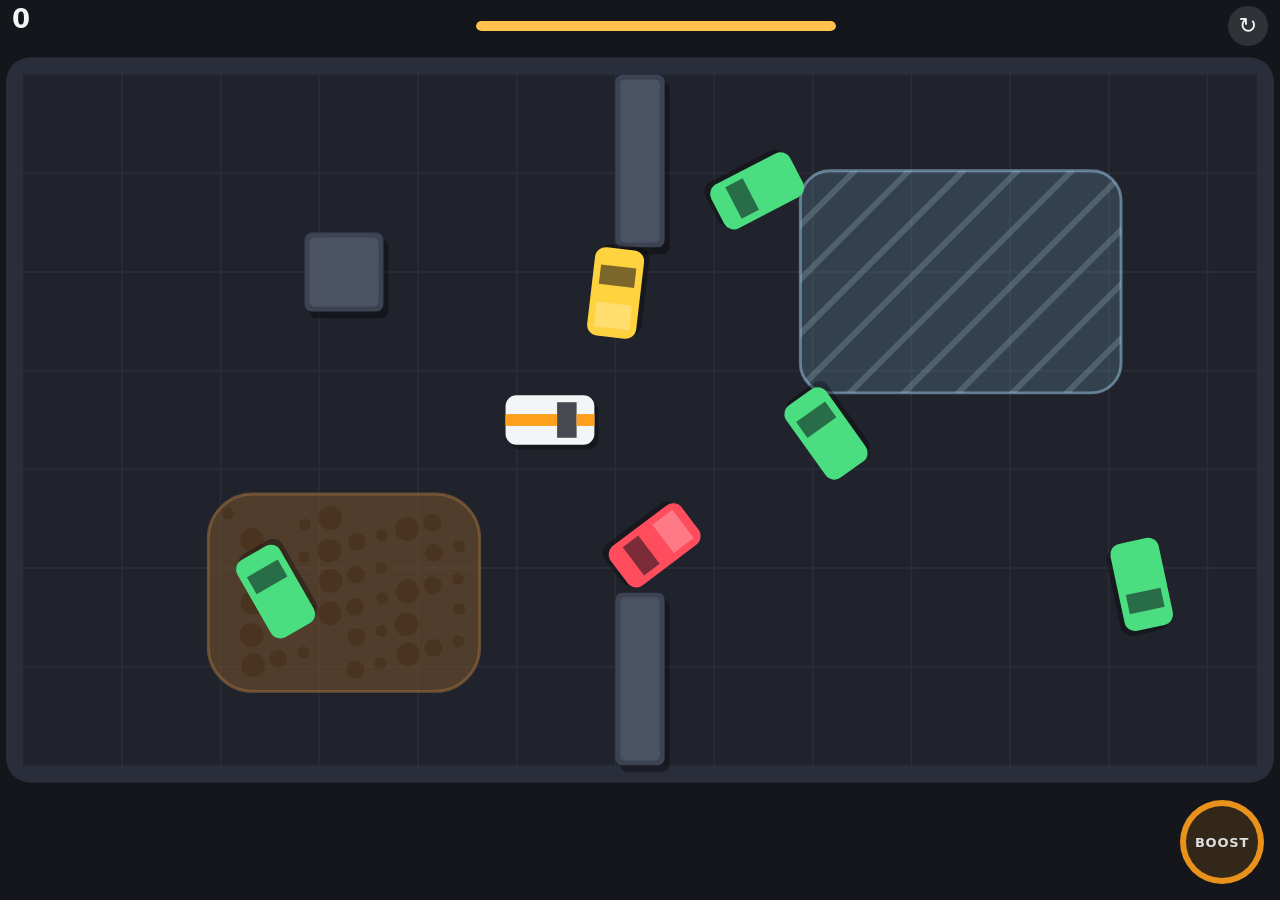
==== index.html @ f0292ec3 "Switch to a landscape arena with terrain layout and tuning 25x14 arena, top speed 7, brake/reverse a" ====
<!doctype html>
<html lang="en">
<head>
  <meta charset="utf-8">
  <meta name="viewport" content="width=device-width, initial-scale=1, maximum-scale=1, user-scalable=no, viewport-fit=cover">
  <meta name="theme-color" content="#14161c">
  <meta name="mobile-web-app-capable" content="yes">
  <meta name="apple-mobile-web-app-capable" content="yes">
  <meta name="apple-mobile-web-app-status-bar-style" content="black-translucent">
  <title>Bumper Block</title>
  <link rel="stylesheet" href="style.css">
</head>
<body>
  <canvas id="game"></canvas>

  <div id="hud">
    <div id="score-box">
      <div id="score">0</div>
      <div id="combo"></div>
    </div>
    <div id="boost-bar"><div id="boost-fill"></div></div>
    <button id="restart" type="button" aria-label="Restart">&#x21bb;</button>
  </div>

  <button id="boost" type="button" aria-label="Boost"><span>BOOST</span></button>

  <div id="gameover" hidden>
    <div class="panel">
      <h1>Boxed in!</h1>
      <p>Score</p>
      <div id="final-score">0</div>
      <button id="restart-big" type="button">Play again</button>
    </div>
  </div>

  <div id="debug-text" hidden></div>

  <div id="rotate">
    <div class="phone"></div>
    <p>Rotate your phone to play</p>
  </div>

  <script src="lib/planck.min.js"></script>
  <script type="module" src="js/main.js"></script>
</body>
</html>
---- style.css ----
:root {
  --bg: #14161c;
  --floor: #22252e;
  --ink: #f4f5f7;
  --muted: #9aa0ad;
  --accent: #ff9f1c;
  --boost: 1;
}

* { box-sizing: border-box; }

html, body {
  margin: 0;
  padding: 0;
  width: 100%;
  height: 100%;
  overflow: hidden;
  background: var(--bg);
  color: var(--ink);
  font-family: system-ui, -apple-system, "Segoe UI", Roboto, sans-serif;
  position: fixed;
  inset: 0;
  overscroll-behavior: none;
  touch-action: none;
  -webkit-user-select: none;
  user-select: none;
  -webkit-touch-callout: none;
  -webkit-tap-highlight-color: transparent;
}

#game {
  position: fixed;
  inset: 0;
  width: 100vw;
  height: 100vh;
  height: 100dvh;
  display: block;
  touch-action: none;
}

button {
  font: inherit;
  color: inherit;
  touch-action: none;
  cursor: pointer;
}

#hud {
  position: fixed;
  top: env(safe-area-inset-top, 0px);
  left: 0;
  right: 0;
  height: 52px;
  display: flex;
  align-items: center;
  gap: 12px;
  padding: 0 12px;
  pointer-events: none;
}

#score-box { min-width: 72px; }
#score { font-size: 26px; font-weight: 800; font-variant-numeric: tabular-nums; line-height: 1; }
#combo { font-size: 12px; color: var(--accent); font-weight: 700; height: 14px; }

#boost-bar {
  flex: 1;
  max-width: 360px;
  margin: 0 auto;
  height: 10px;
  border-radius: 5px;
  background: rgba(255, 255, 255, 0.12);
  overflow: hidden;
}
#boost-fill {
  height: 100%;
  width: calc(var(--boost) * 100%);
  background: var(--accent);
  border-radius: 5px;
}
#boost-bar.ready #boost-fill { background: #ffc24d; }

#restart {
  pointer-events: auto;
  width: 40px;
  height: 40px;
  border-radius: 50%;
  border: none;
  background: rgba(255, 255, 255, 0.12);
  font-size: 22px;
  line-height: 1;
}

#boost {
  position: fixed;
  right: calc(16px + env(safe-area-inset-right, 0px));
  bottom: calc(16px + env(safe-area-inset-bottom, 0px));
  width: 84px;
  height: 84px;
  border-radius: 50%;
  border: none;
  padding: 6px;
  background: conic-gradient(var(--accent) calc(var(--boost) * 360deg), rgba(255, 255, 255, 0.15) 0);
  opacity: 0.9;
}
#boost span {
  display: flex;
  align-items: center;
  justify-content: center;
  width: 100%;
  height: 100%;
  border-radius: 50%;
  background: rgba(20, 22, 28, 0.85);
  font-size: 13px;
  font-weight: 800;
  letter-spacing: 0.06em;
}
#boost.disabled span { color: var(--muted); }
#boost.pressed { transform: scale(0.94); }

#gameover {
  position: fixed;
  inset: 0;
  display: flex;
  align-items: center;
  justify-content: center;
  background: rgba(10, 11, 15, 0.6);
}
#gameover[hidden] { display: none; }
#gameover .panel {
  text-align: center;
  background: #1d2028;
  border-radius: 16px;
  padding: 28px 36px;
  box-shadow: 0 10px 40px rgba(0, 0, 0, 0.5);
}
#gameover h1 { margin: 0 0 12px; font-size: 28px; }
#gameover p { margin: 0; color: var(--muted); font-size: 14px; }
#final-score { font-size: 48px; font-weight: 800; margin: 4px 0 20px; font-variant-numeric: tabular-nums; }
#restart-big {
  border: none;
  border-radius: 999px;
  padding: 14px 28px;
  background: var(--accent);
  color: #1a1206;
  font-weight: 800;
  font-size: 18px;
}

#debug-text {
  position: fixed;
  left: 8px;
  bottom: 8px;
  font: 11px/1.35 ui-monospace, Menlo, Consolas, monospace;
  background: rgba(0, 0, 0, 0.6);
  padding: 6px 8px;
  border-radius: 6px;
  white-space: pre;
  pointer-events: none;
}

/* Landscape: HUD lives in the side margins beside the arena. */
body.hud-side #hud {
  top: calc(env(safe-area-inset-top, 0px) + 8px);
  left: env(safe-area-inset-left, 0px);
  right: auto;
  width: var(--side);
  height: auto;
  flex-direction: column;
  align-items: center;
  padding: 0 6px;
}
body.hud-side #score-box { min-width: 0; text-align: center; }
body.hud-side #score { font-size: 22px; }
body.hud-side #boost-bar { display: none; } /* the boost button's ring is the meter */
body.hud-side #restart {
  position: fixed;
  top: calc(env(safe-area-inset-top, 0px) + 8px);
  right: calc(env(safe-area-inset-right, 0px) + (var(--side) - 40px) / 2);
}
body.hud-side #boost {
  width: min(84px, calc(var(--side) - 12px));
  height: min(84px, calc(var(--side) - 12px));
  right: calc(env(safe-area-inset-right, 0px) + (var(--side) - min(84px, calc(var(--side) - 12px))) / 2);
}

/* Phones held upright: ask to rotate (the game pauses meanwhile). */
#rotate {
  display: none;
  position: fixed;
  inset: 0;
  z-index: 10;
  background: var(--bg);
  flex-direction: column;
  align-items: center;
  justify-content: center;
  gap: 18px;
  color: var(--muted);
  font-weight: 700;
}
#rotate .phone {
  width: 44px;
  height: 76px;
  border: 4px solid var(--ink);
  border-radius: 10px;
  animation: tilt 1.8s ease-in-out infinite;
}
@keyframes tilt {
  0%, 25% { transform: rotate(0deg); }
  55%, 100% { transform: rotate(-90deg); }
}
@media (orientation: portrait) and (pointer: coarse) {
  #rotate { display: flex; }
}
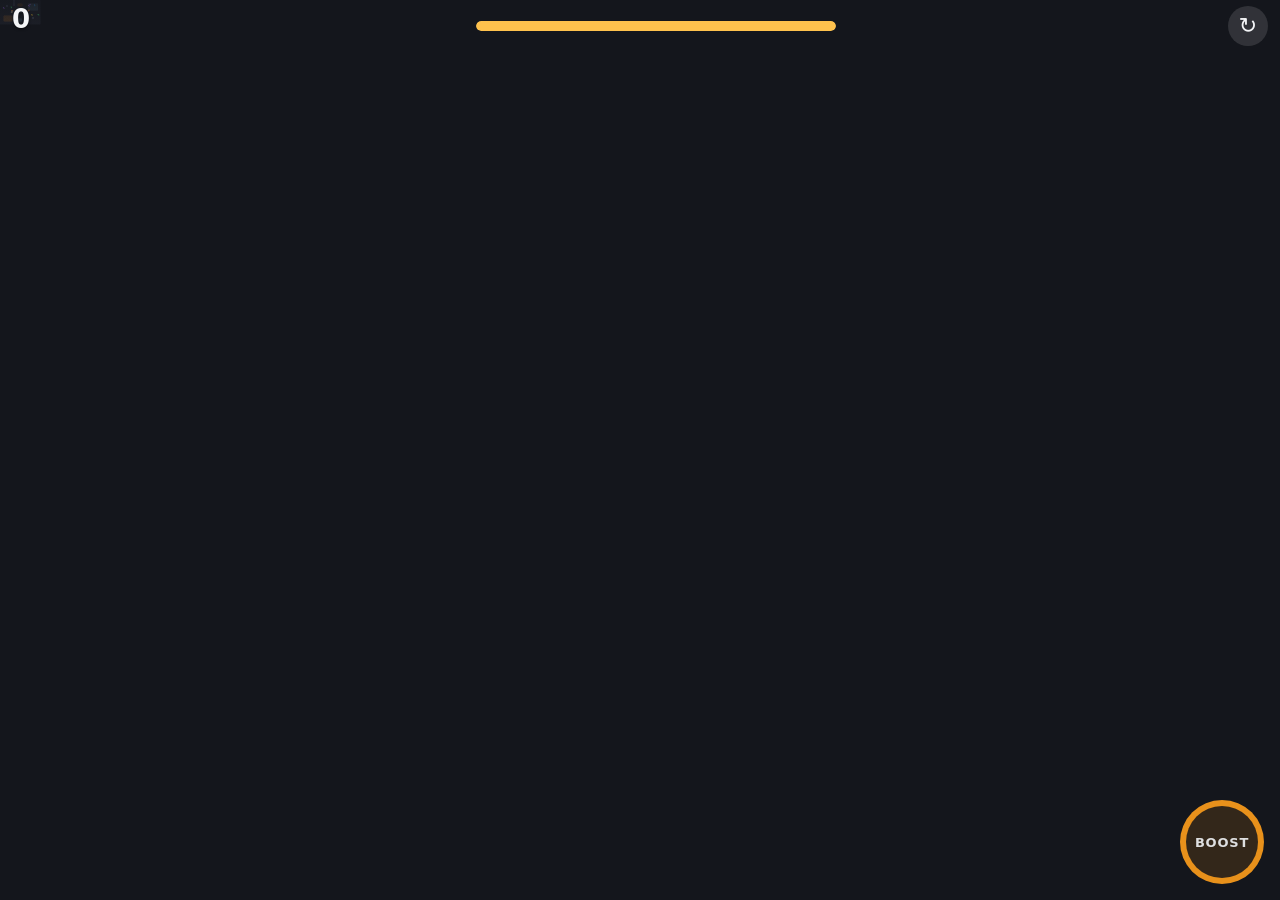
==== commit 23868711: "Enlarge the arena to 40x24 with a new terrain layout Chain mode by default, six colors with a schedu" ====
--- a/index.html
+++ b/index.html
@@ -33,6 +33,8 @@
     </div>
   </div>
 
+  <div id="toast"><span class="swatch"></span><span>New color!</span></div>
+
   <div id="debug-text" hidden></div>
 
   <div id="rotate">
--- a/style.css
+++ b/style.css
@@ -54,12 +54,13 @@
   display: flex;
   align-items: center;
   gap: 12px;
-  padding: 0 12px;
+  padding: 0 calc(12px + env(safe-area-inset-right, 0px)) 0 calc(12px + env(safe-area-inset-left, 0px));
   pointer-events: none;
+  background: linear-gradient(rgba(20, 22, 28, 0.75), rgba(20, 22, 28, 0));
 }
 
 #score-box { min-width: 72px; }
-#score { font-size: 26px; font-weight: 800; font-variant-numeric: tabular-nums; line-height: 1; }
+#score { font-size: 26px; font-weight: 800; font-variant-numeric: tabular-nums; line-height: 1; text-shadow: 0 1px 3px rgba(0,0,0,0.6); }
 #combo { font-size: 12px; color: var(--accent); font-weight: 700; height: 14px; }
 
 #boost-bar {
@@ -158,30 +159,25 @@
   pointer-events: none;
 }
 
-/* Landscape: HUD lives in the side margins beside the arena. */
-body.hud-side #hud {
-  top: calc(env(safe-area-inset-top, 0px) + 8px);
-  left: env(safe-area-inset-left, 0px);
-  right: auto;
-  width: var(--side);
-  height: auto;
-  flex-direction: column;
-  align-items: center;
-  padding: 0 6px;
-}
-body.hud-side #score-box { min-width: 0; text-align: center; }
-body.hud-side #score { font-size: 22px; }
-body.hud-side #boost-bar { display: none; } /* the boost button's ring is the meter */
-body.hud-side #restart {
-  position: fixed;
-  top: calc(env(safe-area-inset-top, 0px) + 8px);
-  right: calc(env(safe-area-inset-right, 0px) + (var(--side) - 40px) / 2);
-}
-body.hud-side #boost {
-  width: min(84px, calc(var(--side) - 12px));
-  height: min(84px, calc(var(--side) - 12px));
-  right: calc(env(safe-area-inset-right, 0px) + (var(--side) - min(84px, calc(var(--side) - 12px))) / 2);
-}
+/* "New color!" announcement. */
+#toast {
+  position: fixed;
+  top: calc(env(safe-area-inset-top, 0px) + 60px);
+  left: 50%;
+  transform: translate(-50%, -8px);
+  display: flex;
+  align-items: center;
+  gap: 10px;
+  padding: 8px 16px;
+  border-radius: 999px;
+  background: rgba(20, 22, 28, 0.85);
+  font-weight: 800;
+  opacity: 0;
+  pointer-events: none;
+  transition: opacity 0.25s, transform 0.25s;
+}
+#toast.show { opacity: 1; transform: translate(-50%, 0); }
+#toast .swatch { width: 18px; height: 18px; border-radius: 5px; }
 
 /* Phones held upright: ask to rotate (the game pauses meanwhile). */
 #rotate {
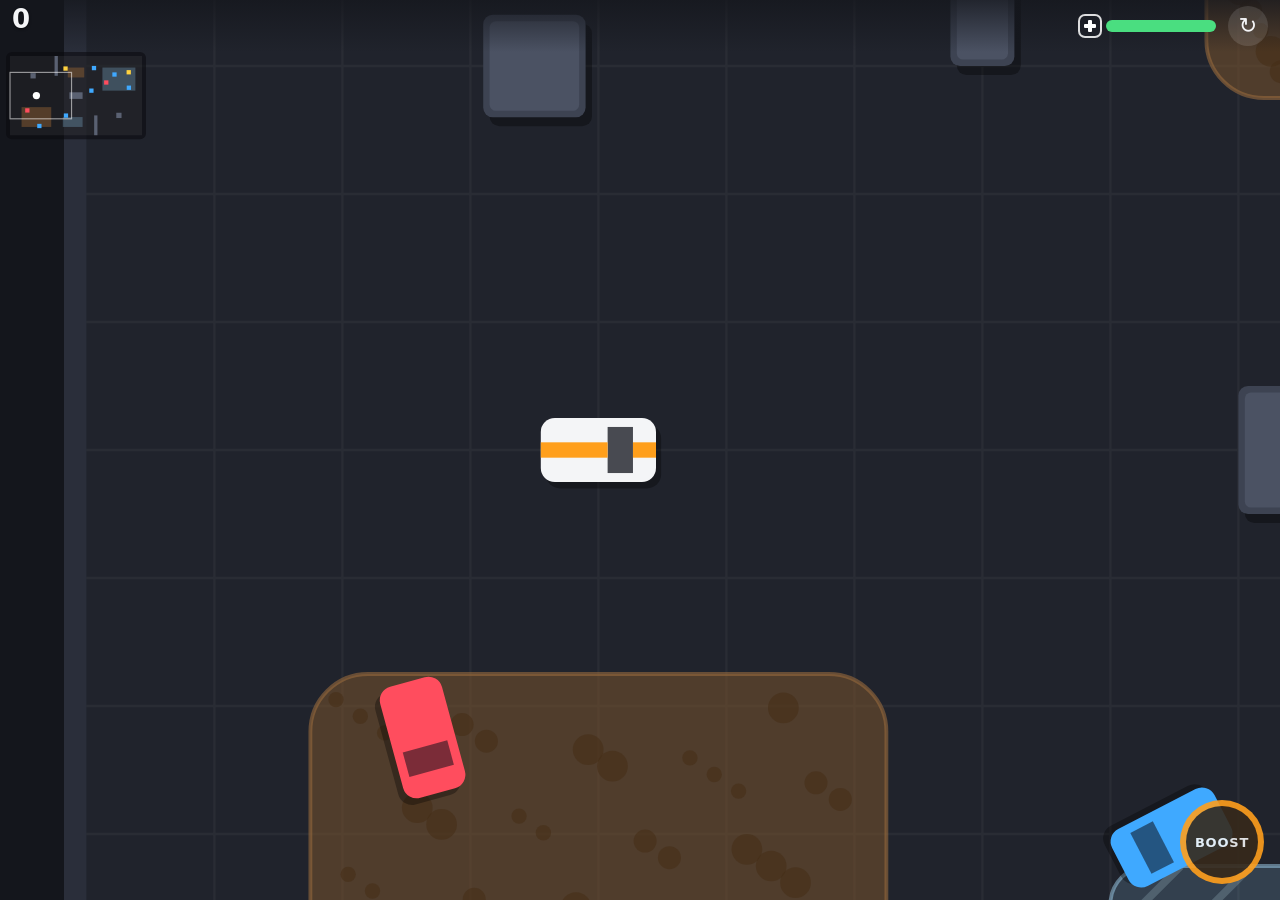
==== commit bdd22ae2: "Show level goal, health and repair color; add results panel HUD shows the level order (progress bar " ====
--- a/index.html
+++ b/index.html
@@ -18,22 +18,40 @@
       <div id="score">0</div>
       <div id="combo"></div>
     </div>
-    <div id="boost-bar"><div id="boost-fill"></div></div>
-    <button id="restart" type="button" aria-label="Restart">&#x21bb;</button>
+    <div id="goal"><div id="goal-label"></div><div id="goal-items"></div></div>
+    <div id="health">
+      <div id="repair" title="Repair color: explode these to heal"><span class="cross"></span></div>
+      <div id="health-bar"><div id="health-fill"></div></div>
+    </div>
+    <button id="restart" type="button" aria-label="Retry level">&#x21bb;</button>
   </div>
 
   <button id="boost" type="button" aria-label="Boost"><span>BOOST</span></button>
 
-  <div id="gameover" hidden>
+  <div id="gameover" class="overlay" hidden>
     <div class="panel">
-      <h1>Boxed in!</h1>
-      <p>Score</p>
+      <h1 id="go-title">Boxed in!</h1>
+      <p id="go-level"></p>
       <div id="final-score">0</div>
-      <button id="restart-big" type="button">Play again</button>
+      <div class="buttons">
+        <button id="restart-big" class="primary" type="button">Retry level</button>
+        <button id="restart-first" class="secondary" type="button">Level 1</button>
+      </div>
     </div>
   </div>
 
-  <div id="toast"><span class="swatch"></span><span>New color!</span></div>
+  <div id="levelup" class="overlay" hidden>
+    <div class="panel">
+      <h1 id="lu-title">Level clear!</h1>
+      <div id="lu-stars"></div>
+      <table id="lu-stats"></table>
+      <div class="buttons">
+        <button id="next-level" class="primary" type="button">Next level</button>
+      </div>
+    </div>
+  </div>
+
+  <div id="toast"><span class="swatch"></span><span class="text"></span></div>
 
   <div id="debug-text" hidden></div>
 
--- a/style.css
+++ b/style.css
@@ -63,22 +63,77 @@
 #score { font-size: 26px; font-weight: 800; font-variant-numeric: tabular-nums; line-height: 1; text-shadow: 0 1px 3px rgba(0,0,0,0.6); }
 #combo { font-size: 12px; color: var(--accent); font-weight: 700; height: 14px; }
 
-#boost-bar {
+#goal {
   flex: 1;
-  max-width: 360px;
-  margin: 0 auto;
-  height: 10px;
-  border-radius: 5px;
+  display: flex;
+  align-items: center;
+  justify-content: center;
+  gap: 10px;
+  min-width: 0;
+}
+#goal[hidden] { display: none; }
+#goal-label { font-size: 12px; font-weight: 800; color: var(--muted); white-space: nowrap; }
+#goal-items { display: flex; gap: 6px; align-items: center; }
+.goal-total {
+  position: relative;
+  width: 180px;
+  height: 18px;
+  border-radius: 9px;
   background: rgba(255, 255, 255, 0.12);
   overflow: hidden;
-}
-#boost-fill {
-  height: 100%;
-  width: calc(var(--boost) * 100%);
-  background: var(--accent);
+  font-size: 12px;
+  font-weight: 800;
+  text-align: center;
+  line-height: 18px;
+}
+.goal-total .goal-fill { position: absolute; inset: 0 auto 0 0; background: #5b8cff; }
+.goal-total span { position: relative; }
+.chip {
+  display: inline-flex;
+  align-items: center;
+  gap: 4px;
+  font-size: 12px;
+  font-weight: 800;
+  font-variant-numeric: tabular-nums;
+  padding: 2px 6px;
+  border-radius: 8px;
+  background: rgba(0, 0, 0, 0.35);
+}
+.chip i { width: 10px; height: 10px; border-radius: 3px; display: inline-block; }
+.chip.done { opacity: 0.45; text-decoration: line-through; }
+
+#health { display: flex; align-items: center; gap: 6px; }
+#health[hidden] { display: none; }
+#repair {
+  width: 20px;
+  height: 20px;
   border-radius: 5px;
-}
-#boost-bar.ready #boost-fill { background: #ffc24d; }
+  display: flex;
+  align-items: center;
+  justify-content: center;
+  box-shadow: 0 0 0 2px rgba(255, 255, 255, 0.85);
+}
+#repair .cross, #repair .cross::after {
+  content: '';
+  display: block;
+  width: 12px;
+  height: 4px;
+  background: #fff;
+  border-radius: 1px;
+}
+#repair .cross { position: relative; }
+#repair .cross::after { position: absolute; left: 0; top: 0; transform: rotate(90deg); }
+#health-bar {
+  width: 110px;
+  height: 12px;
+  border-radius: 6px;
+  background: rgba(255, 255, 255, 0.12);
+  overflow: hidden;
+}
+#health-fill { height: 100%; width: 100%; background: #4ade80; transition: width 0.15s; }
+#health-fill.mid { background: #ffd23f; }
+#health-fill.low { background: #ff4d5e; }
+#health.hurt #health-bar { box-shadow: 0 0 0 2px #ff4d5e; }
 
 #restart {
   pointer-events: auto;
@@ -118,34 +173,44 @@
 #boost.disabled span { color: var(--muted); }
 #boost.pressed { transform: scale(0.94); }
 
-#gameover {
-  position: fixed;
-  inset: 0;
+.overlay {
+  position: fixed;
+  inset: 0;
+  z-index: 5;
   display: flex;
   align-items: center;
   justify-content: center;
   background: rgba(10, 11, 15, 0.6);
 }
-#gameover[hidden] { display: none; }
-#gameover .panel {
+.overlay[hidden] { display: none; }
+.overlay .panel {
   text-align: center;
   background: #1d2028;
   border-radius: 16px;
   padding: 28px 36px;
   box-shadow: 0 10px 40px rgba(0, 0, 0, 0.5);
 }
-#gameover h1 { margin: 0 0 12px; font-size: 28px; }
-#gameover p { margin: 0; color: var(--muted); font-size: 14px; }
-#final-score { font-size: 48px; font-weight: 800; margin: 4px 0 20px; font-variant-numeric: tabular-nums; }
-#restart-big {
+.overlay h1 { margin: 0 0 10px; font-size: 26px; }
+.overlay p { margin: 0; color: var(--muted); font-size: 14px; }
+#final-score { font-size: 44px; font-weight: 800; margin: 4px 0 16px; font-variant-numeric: tabular-nums; }
+.buttons { display: flex; gap: 10px; justify-content: center; }
+.buttons button[hidden] { display: none; }
+.primary, .secondary {
   border: none;
   border-radius: 999px;
-  padding: 14px 28px;
-  background: var(--accent);
-  color: #1a1206;
-  font-weight: 800;
-  font-size: 18px;
-}
+  padding: 12px 24px;
+  font-weight: 800;
+  font-size: 17px;
+}
+.primary { background: var(--accent); color: #1a1206; }
+.secondary { background: rgba(255, 255, 255, 0.12); }
+#lu-stars { font-size: 34px; letter-spacing: 6px; margin-bottom: 8px; color: rgba(255, 255, 255, 0.18); }
+#lu-stars .on { color: #ffd23f; }
+#lu-stats { margin: 0 auto 16px; border-collapse: collapse; font-size: 15px; }
+#lu-stats td { padding: 3px 10px; }
+#lu-stats td:first-child { color: var(--muted); text-align: left; }
+#lu-stats td:last-child { text-align: right; font-weight: 800; font-variant-numeric: tabular-nums; }
+#lu-stats tr:last-child td { font-size: 20px; padding-top: 8px; }
 
 #debug-text {
   position: fixed;
@@ -162,6 +227,7 @@
 /* "New color!" announcement. */
 #toast {
   position: fixed;
+  z-index: 4;
   top: calc(env(safe-area-inset-top, 0px) + 60px);
   left: 50%;
   transform: translate(-50%, -8px);
@@ -178,6 +244,7 @@
 }
 #toast.show { opacity: 1; transform: translate(-50%, 0); }
 #toast .swatch { width: 18px; height: 18px; border-radius: 5px; }
+#toast .swatch[hidden] { display: none; }
 
 /* Phones held upright: ask to rotate (the game pauses meanwhile). */
 #rotate {
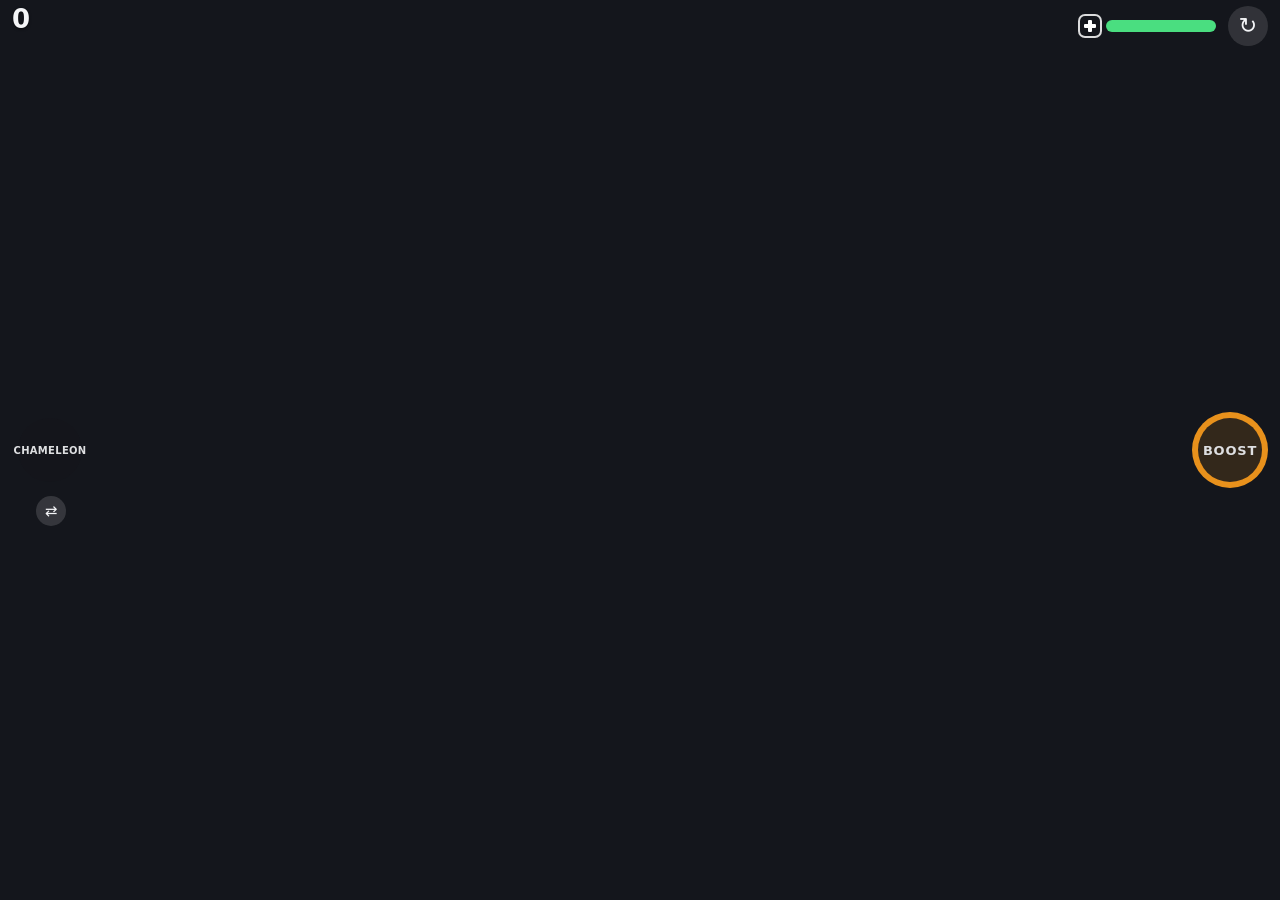
==== commit 687b9991: "Wire abilities and vehicle types into matching, HUD and rendering Group size and level goals use veh" ====
--- a/index.html
+++ b/index.html
@@ -27,6 +27,8 @@
   </div>
 
   <button id="boost" type="button" aria-label="Boost"><span>BOOST</span></button>
+  <button id="ability" type="button" aria-label="Use ability"><span id="ability-label">CHAMELEON</span></button>
+  <button id="ability-cycle" type="button" aria-label="Swap ability">&#x21c4;</button>
 
   <div id="gameover" class="overlay" hidden>
     <div class="panel">
--- a/style.css
+++ b/style.css
@@ -123,6 +123,8 @@
 }
 #repair .cross { position: relative; }
 #repair .cross::after { position: absolute; left: 0; top: 0; transform: rotate(90deg); }
+#repair.none { background: #3a3f4d; box-shadow: 0 0 0 2px rgba(255, 255, 255, 0.25); }
+#repair.none .cross { opacity: 0.25; }
 #health-bar {
   width: 110px;
   height: 12px;
@@ -146,18 +148,61 @@
   line-height: 1;
 }
 
+/* Mid-height on the right edge, away from where thumbs rest to steer. */
 #boost {
   position: fixed;
-  right: calc(16px + env(safe-area-inset-right, 0px));
-  bottom: calc(16px + env(safe-area-inset-bottom, 0px));
-  width: 84px;
-  height: 84px;
+  right: calc(12px + env(safe-area-inset-right, 0px));
+  top: calc(50% - 38px);
+  width: 76px;
+  height: 76px;
   border-radius: 50%;
   border: none;
   padding: 6px;
   background: conic-gradient(var(--accent) calc(var(--boost) * 360deg), rgba(255, 255, 255, 0.15) 0);
   opacity: 0.9;
 }
+/* Ability slot mirrors boost on the left edge; the small button swaps it. */
+#ability {
+  position: fixed;
+  left: calc(12px + env(safe-area-inset-left, 0px));
+  top: calc(50% - 38px);
+  width: 76px;
+  height: 76px;
+  border-radius: 50%;
+  border: none;
+  padding: 6px;
+  background: conic-gradient(var(--ability-color, #8fd3ff) calc(var(--ability) * 360deg), rgba(255, 255, 255, 0.15) 0);
+  opacity: 0.9;
+}
+#ability span {
+  display: flex;
+  align-items: center;
+  justify-content: center;
+  width: 100%;
+  height: 100%;
+  border-radius: 50%;
+  background: rgba(20, 22, 28, 0.85);
+  font-size: 10px;
+  font-weight: 800;
+  letter-spacing: 0.03em;
+}
+#ability.disabled span { color: var(--muted); }
+#ability.active { --ability-color: #ffffff; }
+#ability.pressed, #ability-cycle.pressed { transform: scale(0.94); }
+#ability-cycle {
+  position: fixed;
+  left: calc(36px + env(safe-area-inset-left, 0px));
+  top: calc(50% + 46px);
+  width: 30px;
+  height: 30px;
+  border-radius: 50%;
+  border: none;
+  background: rgba(255, 255, 255, 0.14);
+  font-size: 15px;
+  line-height: 1;
+}
+#ability-cycle.locked { opacity: 0.35; }
+
 #boost span {
   display: flex;
   align-items: center;
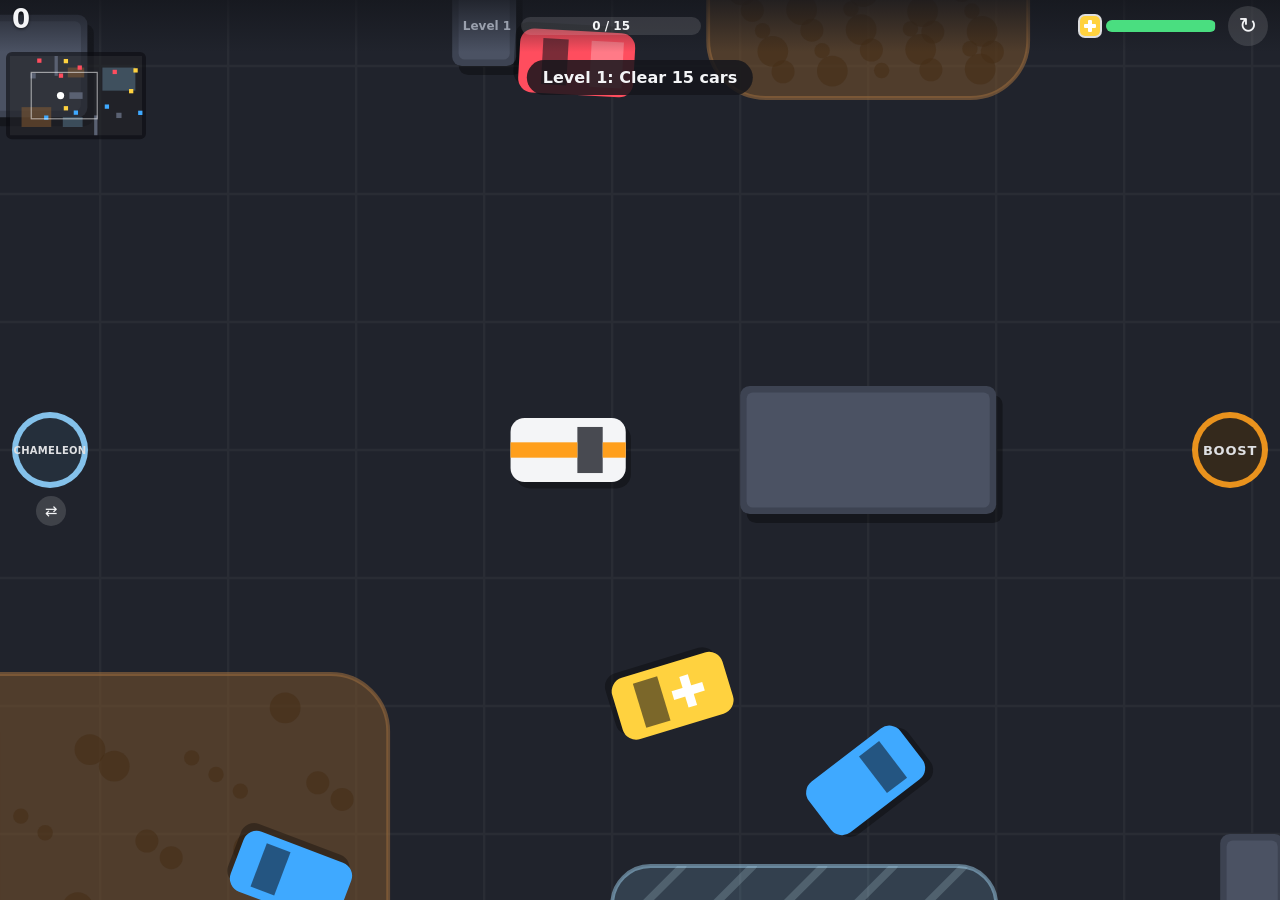
==== commit e591e6f0: "Version-stamp scripts and styles by content hash tools/stamp.mjs writes an import map pointing each " ====
--- a/index.html
+++ b/index.html
@@ -8,7 +8,7 @@
   <meta name="apple-mobile-web-app-capable" content="yes">
   <meta name="apple-mobile-web-app-status-bar-style" content="black-translucent">
   <title>Bumper Block</title>
-  <link rel="stylesheet" href="style.css">
+  <link rel="stylesheet" href="style.css?v=0107faa1">
 </head>
 <body>
   <canvas id="game"></canvas>
@@ -35,6 +35,7 @@
       <h1 id="go-title">Boxed in!</h1>
       <p id="go-level"></p>
       <div id="final-score">0</div>
+      <table id="go-stats" class="summary"></table>
       <div class="buttons">
         <button id="restart-big" class="primary" type="button">Retry level</button>
         <button id="restart-first" class="secondary" type="button">Level 1</button>
@@ -43,12 +44,20 @@
   </div>
 
   <div id="levelup" class="overlay" hidden>
-    <div class="panel">
-      <h1 id="lu-title">Level clear!</h1>
-      <div id="lu-stars"></div>
-      <table id="lu-stats"></table>
-      <div class="buttons">
-        <button id="next-level" class="primary" type="button">Next level</button>
+    <div class="panel wide">
+      <div class="col">
+        <h1 id="lu-title">Level clear!</h1>
+        <div id="lu-stars"></div>
+        <table id="lu-stats"></table>
+        <table id="lu-summary" class="summary"></table>
+      </div>
+      <div class="col">
+        <p id="lu-pick">Pick an upgrade for the rest of the run</p>
+        <div id="lu-cards"></div>
+        <p id="lu-picks"></p>
+        <div class="buttons">
+          <button id="next-level" class="primary" type="button">Next level</button>
+        </div>
       </div>
     </div>
   </div>
@@ -62,7 +71,30 @@
     <p>Rotate your phone to play</p>
   </div>
 
-  <script src="lib/planck.min.js"></script>
-  <script type="module" src="js/main.js"></script>
+  <script src="lib/planck.min.js?v=1db17d97"></script>
+  <script type="importmap">
+  {
+    "imports": {
+      "./config.js": "./config.js?v=444938c7",
+      "./js/abilities.js": "./js/abilities.js?v=c25e1be8",
+      "./js/ai.js": "./js/ai.js?v=493854ae",
+      "./js/damage.js": "./js/damage.js?v=32a6d4ff",
+      "./js/effects.js": "./js/effects.js?v=01992020",
+      "./js/hud.js": "./js/hud.js?v=0d0e02dd",
+      "./js/input.js": "./js/input.js?v=0644f353",
+      "./js/levels.js": "./js/levels.js?v=2a7a09bf",
+      "./js/main.js": "./js/main.js?v=1d2a1612",
+      "./js/match.js": "./js/match.js?v=df3e4b51",
+      "./js/physics.js": "./js/physics.js?v=1b1059e2",
+      "./js/pileup.js": "./js/pileup.js?v=2a836727",
+      "./js/player.js": "./js/player.js?v=689b09db",
+      "./js/render.js": "./js/render.js?v=4e87a8a8",
+      "./js/spawner.js": "./js/spawner.js?v=7530d956",
+      "./js/terrain.js": "./js/terrain.js?v=80d0e6ae",
+      "./js/upgrades.js": "./js/upgrades.js?v=e26ab28d"
+    }
+  }
+  </script>
+  <script type="module" src="js/main.js?v=1d2a1612"></script>
 </body>
 </html>
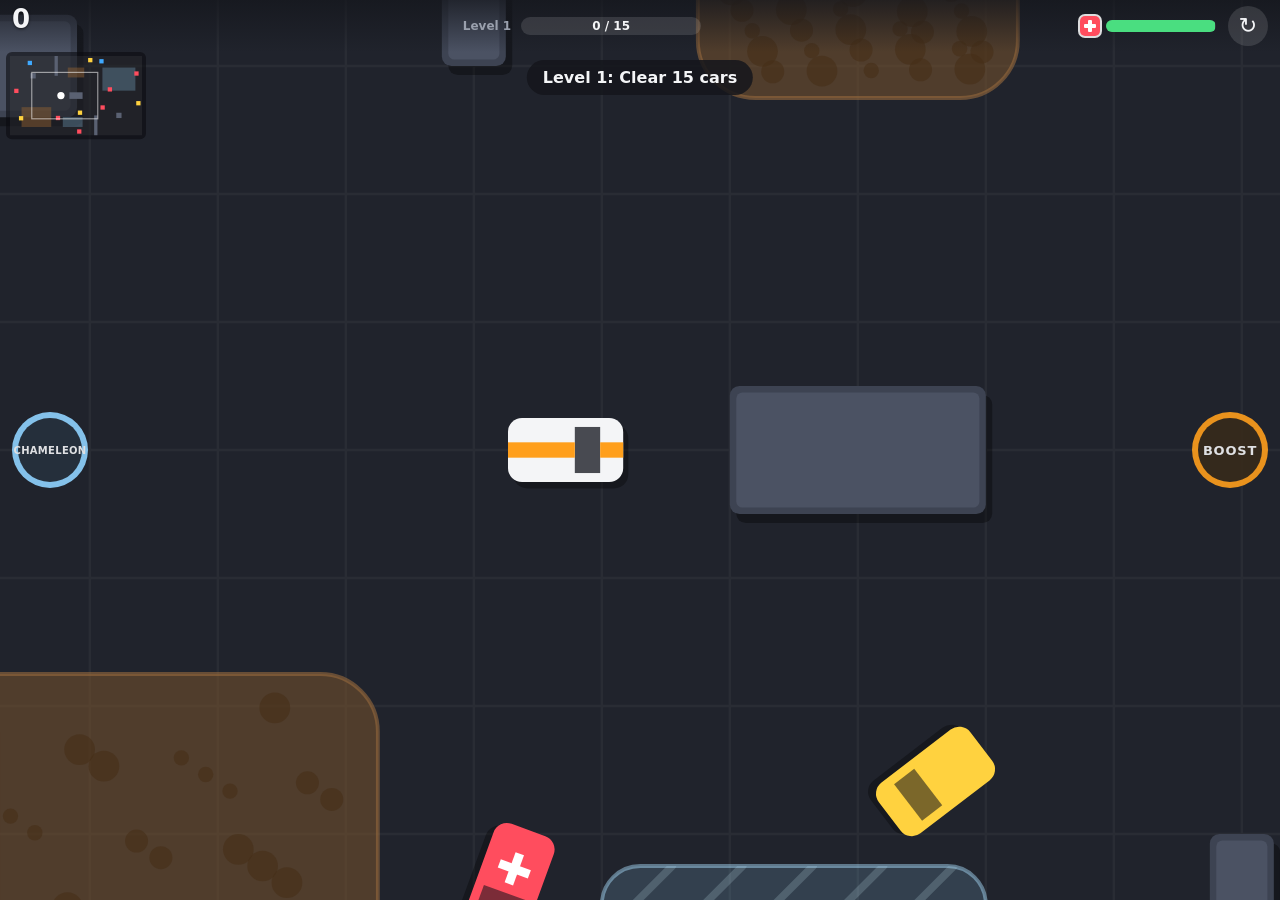
==== commit 88fbc8a9: "Ease police in over levels 3-5 Levels can cap vehicle types (caps); level 3 allows one cop at a time" ====
--- a/index.html
+++ b/index.html
@@ -75,21 +75,21 @@
   <script type="importmap">
   {
     "imports": {
-      "./config.js": "./config.js?v=444938c7",
+      "./config.js": "./config.js?v=69e6b160",
       "./js/abilities.js": "./js/abilities.js?v=c25e1be8",
       "./js/ai.js": "./js/ai.js?v=493854ae",
       "./js/damage.js": "./js/damage.js?v=32a6d4ff",
       "./js/effects.js": "./js/effects.js?v=01992020",
       "./js/hud.js": "./js/hud.js?v=0d0e02dd",
       "./js/input.js": "./js/input.js?v=0644f353",
-      "./js/levels.js": "./js/levels.js?v=2a7a09bf",
+      "./js/levels.js": "./js/levels.js?v=f0e6090e",
       "./js/main.js": "./js/main.js?v=1d2a1612",
       "./js/match.js": "./js/match.js?v=df3e4b51",
       "./js/physics.js": "./js/physics.js?v=1b1059e2",
       "./js/pileup.js": "./js/pileup.js?v=2a836727",
       "./js/player.js": "./js/player.js?v=689b09db",
       "./js/render.js": "./js/render.js?v=4e87a8a8",
-      "./js/spawner.js": "./js/spawner.js?v=7530d956",
+      "./js/spawner.js": "./js/spawner.js?v=a555c7be",
       "./js/terrain.js": "./js/terrain.js?v=80d0e6ae",
       "./js/upgrades.js": "./js/upgrades.js?v=e26ab28d"
     }
--- a/style.css
+++ b/style.css
@@ -319,3 +319,50 @@
 @media (orientation: portrait) and (pointer: coarse) {
   #rotate { display: flex; }
 }
+
+/* Results / game over: run summary rows. */
+table.summary { margin: 0 auto 14px; border-collapse: collapse; font-size: 12px; }
+table.summary td { padding: 2px 8px; }
+table.summary td:first-child { color: var(--muted); text-align: left; white-space: nowrap; }
+table.summary td:last-child { text-align: right; }
+
+/* Level results with the upgrade draft beside the stats. */
+.overlay .panel { max-height: 94vh; overflow-y: auto; }
+.overlay .panel.wide {
+  display: flex;
+  gap: 22px;
+  align-items: center;
+  max-width: 94vw;
+  padding: 18px 22px;
+}
+.panel.wide .col { min-width: 0; }
+.panel.wide .col:last-child { flex: 1.5; }
+#lu-pick { margin: 0 0 8px; font-weight: 700; color: var(--ink); }
+#lu-pick[hidden], #next-level[hidden] { display: none; }
+#lu-cards { display: flex; gap: 10px; }
+.card {
+  position: relative;
+  flex: 1;
+  min-width: 0;
+  display: flex;
+  flex-direction: column;
+  gap: 4px;
+  text-align: left;
+  border: 2px solid rgba(255, 255, 255, 0.12);
+  border-radius: 12px;
+  padding: 10px 10px 12px;
+  background: #262a34;
+  font-size: 12px;
+  line-height: 1.3;
+}
+.card b { font-size: 15px; }
+.card .tag { font-size: 10px; font-weight: 800; letter-spacing: 0.06em; text-transform: uppercase; color: var(--muted); }
+.card.ability { border-color: #8fd3ff; }
+.card.ability .tag { color: #8fd3ff; }
+.card.rule { border-color: #ffd23f; }
+.card.rule .tag { color: #ffd23f; }
+.card .desc { color: #c9ced8; }
+.card .key { position: absolute; top: 8px; right: 10px; font-size: 11px; color: var(--muted); }
+.card:active { transform: scale(0.97); }
+#lu-picks { margin: 10px 0 0; font-size: 11px; color: var(--muted); }
+#lu-stars { font-size: 28px; margin-bottom: 4px; }
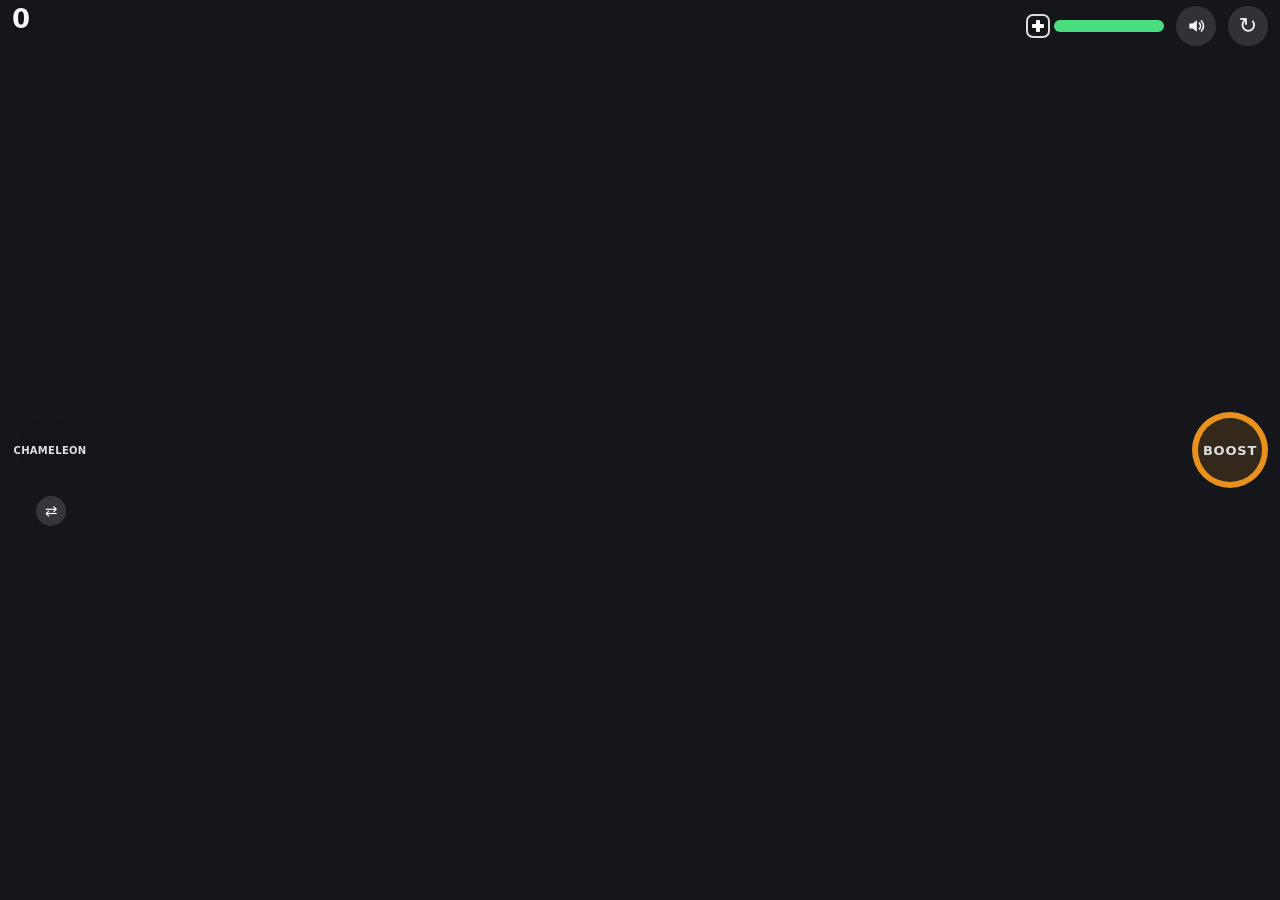
==== commit f4de0ec8: "Hook up sound, freeze-frames, skid marks, haptics and mute Big matches freeze the simulation briefly" ====
--- a/index.html
+++ b/index.html
@@ -8,7 +8,7 @@
   <meta name="apple-mobile-web-app-capable" content="yes">
   <meta name="apple-mobile-web-app-status-bar-style" content="black-translucent">
   <title>Bumper Block</title>
-  <link rel="stylesheet" href="style.css?v=0107faa1">
+  <link rel="stylesheet" href="style.css?v=d71f7df9">
 </head>
 <body>
   <canvas id="game"></canvas>
@@ -23,6 +23,13 @@
       <div id="repair" title="Repair color: explode these to heal"><span class="cross"></span></div>
       <div id="health-bar"><div id="health-fill"></div></div>
     </div>
+    <button id="mute" type="button" aria-label="Mute sound">
+      <svg viewBox="0 0 24 24" width="20" height="20" aria-hidden="true">
+        <path d="M4 9h4l5-4v14l-5-4H4z" fill="currentColor"/>
+        <path class="waves" d="M16 8.5a5 5 0 0 1 0 7M18.5 6a8.5 8.5 0 0 1 0 12" stroke="currentColor" stroke-width="2" fill="none" stroke-linecap="round"/>
+        <path class="cross" d="M16 9l6 6M22 9l-6 6" stroke="currentColor" stroke-width="2" stroke-linecap="round"/>
+      </svg>
+    </button>
     <button id="restart" type="button" aria-label="Retry level">&#x21bb;</button>
   </div>
 
@@ -75,26 +82,27 @@
   <script type="importmap">
   {
     "imports": {
-      "./config.js": "./config.js?v=69e6b160",
+      "./config.js": "./config.js?v=409fa9ba",
       "./js/abilities.js": "./js/abilities.js?v=c25e1be8",
       "./js/ai.js": "./js/ai.js?v=493854ae",
-      "./js/damage.js": "./js/damage.js?v=32a6d4ff",
+      "./js/audio.js": "./js/audio.js?v=d4739a14",
+      "./js/damage.js": "./js/damage.js?v=fe0bc0ea",
       "./js/effects.js": "./js/effects.js?v=01992020",
-      "./js/hud.js": "./js/hud.js?v=0d0e02dd",
+      "./js/hud.js": "./js/hud.js?v=9b43db6f",
       "./js/input.js": "./js/input.js?v=0644f353",
       "./js/levels.js": "./js/levels.js?v=f0e6090e",
-      "./js/main.js": "./js/main.js?v=1d2a1612",
+      "./js/main.js": "./js/main.js?v=00601da5",
       "./js/match.js": "./js/match.js?v=df3e4b51",
       "./js/physics.js": "./js/physics.js?v=1b1059e2",
-      "./js/pileup.js": "./js/pileup.js?v=2a836727",
+      "./js/pileup.js": "./js/pileup.js?v=db631067",
       "./js/player.js": "./js/player.js?v=689b09db",
-      "./js/render.js": "./js/render.js?v=4e87a8a8",
+      "./js/render.js": "./js/render.js?v=e869f02f",
       "./js/spawner.js": "./js/spawner.js?v=a555c7be",
       "./js/terrain.js": "./js/terrain.js?v=80d0e6ae",
       "./js/upgrades.js": "./js/upgrades.js?v=e26ab28d"
     }
   }
   </script>
-  <script type="module" src="js/main.js?v=1d2a1612"></script>
+  <script type="module" src="js/main.js?v=00601da5"></script>
 </body>
 </html>
--- a/style.css
+++ b/style.css
@@ -366,3 +366,19 @@
 .card:active { transform: scale(0.97); }
 #lu-picks { margin: 10px 0 0; font-size: 11px; color: var(--muted); }
 #lu-stars { font-size: 28px; margin-bottom: 4px; }
+
+#mute {
+  pointer-events: auto;
+  width: 40px;
+  height: 40px;
+  border-radius: 50%;
+  border: none;
+  background: rgba(255, 255, 255, 0.12);
+  display: flex;
+  align-items: center;
+  justify-content: center;
+}
+#mute .cross { display: none; }
+#mute.muted .cross { display: inline; }
+#mute.muted .waves { display: none; }
+#mute.muted { color: var(--muted); }
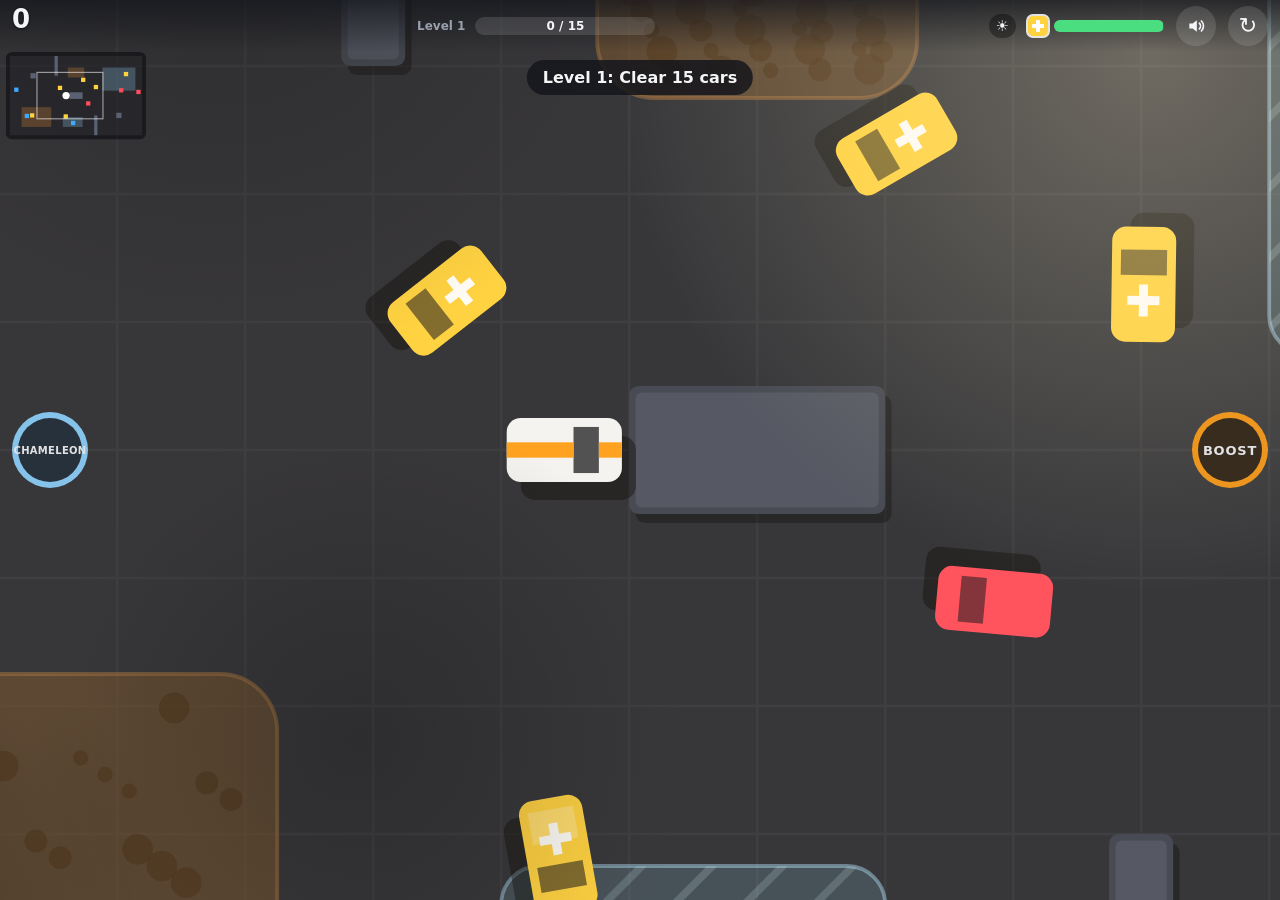
==== commit ada3a738: "Add weather and atmosphere: sun, rain, wind, night, snow, storm, fog Each level has its own weather " ====
--- a/index.html
+++ b/index.html
@@ -8,7 +8,7 @@
   <meta name="apple-mobile-web-app-capable" content="yes">
   <meta name="apple-mobile-web-app-status-bar-style" content="black-translucent">
   <title>Bumper Block</title>
-  <link rel="stylesheet" href="style.css?v=d71f7df9">
+  <link rel="stylesheet" href="style.css?v=b4782bb3">
 </head>
 <body>
   <canvas id="game"></canvas>
@@ -19,6 +19,7 @@
       <div id="combo"></div>
     </div>
     <div id="goal"><div id="goal-label"></div><div id="goal-items"></div></div>
+    <div id="weather" hidden><span class="icon"></span><span class="wind">&#x2192;</span></div>
     <div id="health">
       <div id="repair" title="Repair color: explode these to heal"><span class="cross"></span></div>
       <div id="health-bar"><div id="health-fill"></div></div>
@@ -82,27 +83,28 @@
   <script type="importmap">
   {
     "imports": {
-      "./config.js": "./config.js?v=409fa9ba",
+      "./config.js": "./config.js?v=ea735b33",
       "./js/abilities.js": "./js/abilities.js?v=c25e1be8",
-      "./js/ai.js": "./js/ai.js?v=493854ae",
-      "./js/audio.js": "./js/audio.js?v=d4739a14",
-      "./js/damage.js": "./js/damage.js?v=fe0bc0ea",
+      "./js/ai.js": "./js/ai.js?v=a850728c",
+      "./js/audio.js": "./js/audio.js?v=5bb695b3",
+      "./js/damage.js": "./js/damage.js?v=dd9b1212",
       "./js/effects.js": "./js/effects.js?v=01992020",
-      "./js/hud.js": "./js/hud.js?v=9b43db6f",
+      "./js/hud.js": "./js/hud.js?v=381ffd1b",
       "./js/input.js": "./js/input.js?v=0644f353",
-      "./js/levels.js": "./js/levels.js?v=f0e6090e",
-      "./js/main.js": "./js/main.js?v=00601da5",
+      "./js/levels.js": "./js/levels.js?v=7a642bca",
+      "./js/main.js": "./js/main.js?v=d21f55bd",
       "./js/match.js": "./js/match.js?v=df3e4b51",
-      "./js/physics.js": "./js/physics.js?v=1b1059e2",
+      "./js/physics.js": "./js/physics.js?v=33000527",
       "./js/pileup.js": "./js/pileup.js?v=db631067",
-      "./js/player.js": "./js/player.js?v=689b09db",
-      "./js/render.js": "./js/render.js?v=e869f02f",
+      "./js/player.js": "./js/player.js?v=d1a33bed",
+      "./js/render.js": "./js/render.js?v=c2a6567c",
       "./js/spawner.js": "./js/spawner.js?v=a555c7be",
-      "./js/terrain.js": "./js/terrain.js?v=80d0e6ae",
-      "./js/upgrades.js": "./js/upgrades.js?v=e26ab28d"
+      "./js/terrain.js": "./js/terrain.js?v=55c2fb1a",
+      "./js/upgrades.js": "./js/upgrades.js?v=e26ab28d",
+      "./js/weather.js": "./js/weather.js?v=530e0fbd"
     }
   }
   </script>
-  <script type="module" src="js/main.js?v=00601da5"></script>
+  <script type="module" src="js/main.js?v=d21f55bd"></script>
 </body>
 </html>
--- a/style.css
+++ b/style.css
@@ -102,6 +102,23 @@
 .chip i { width: 10px; height: 10px; border-radius: 3px; display: inline-block; }
 .chip.done { opacity: 0.45; text-decoration: line-through; }
 
+/* Weather chip: icon, plus an arrow showing wind direction and strength. */
+#weather {
+  display: flex;
+  align-items: center;
+  gap: 2px;
+  height: 24px;
+  padding: 0 7px;
+  border-radius: 12px;
+  background: rgba(0, 0, 0, 0.35);
+  font-size: 15px;
+  line-height: 1;
+  white-space: nowrap;
+}
+#weather[hidden] { display: none; }
+#weather .wind { display: inline-block; font-size: 14px; font-weight: 800; color: #cfe3ff; transition: transform 0.2s; }
+#weather .wind[hidden] { display: none; }
+
 #health { display: flex; align-items: center; gap: 6px; }
 #health[hidden] { display: none; }
 #repair {
